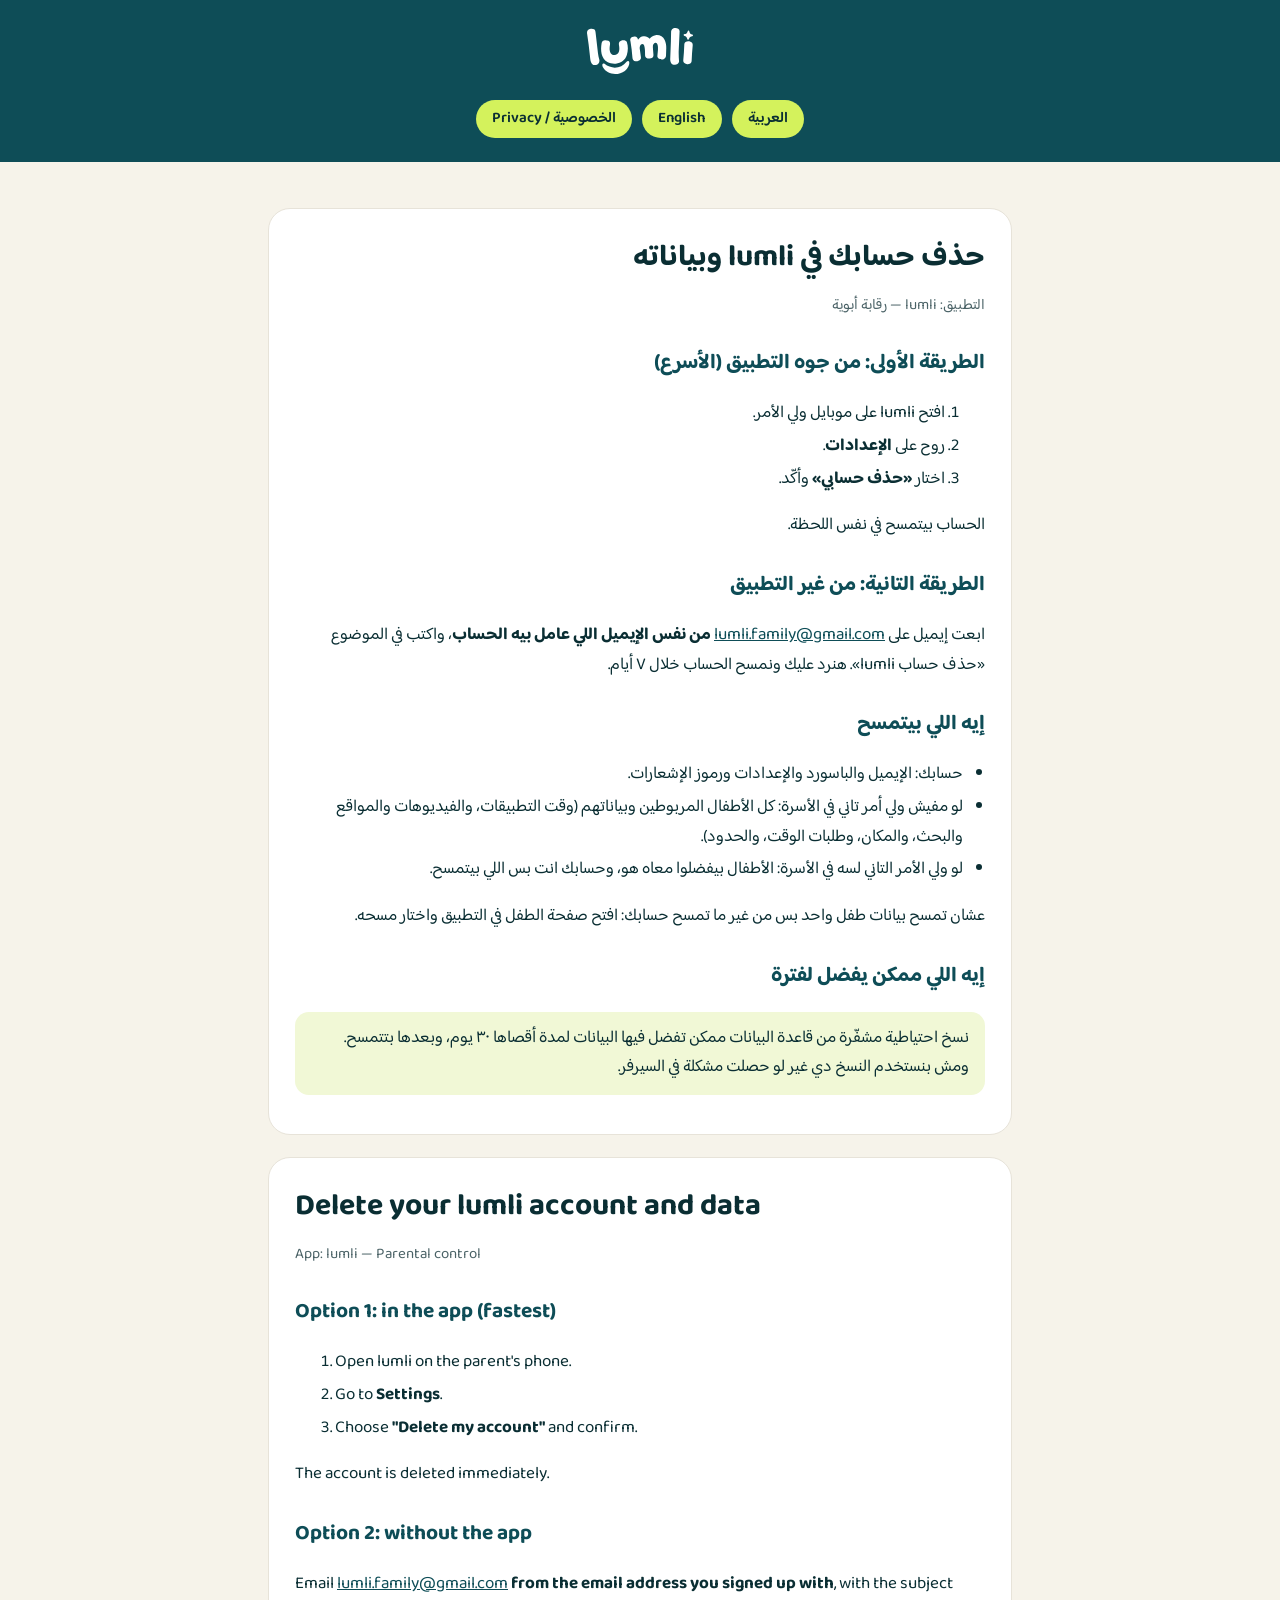
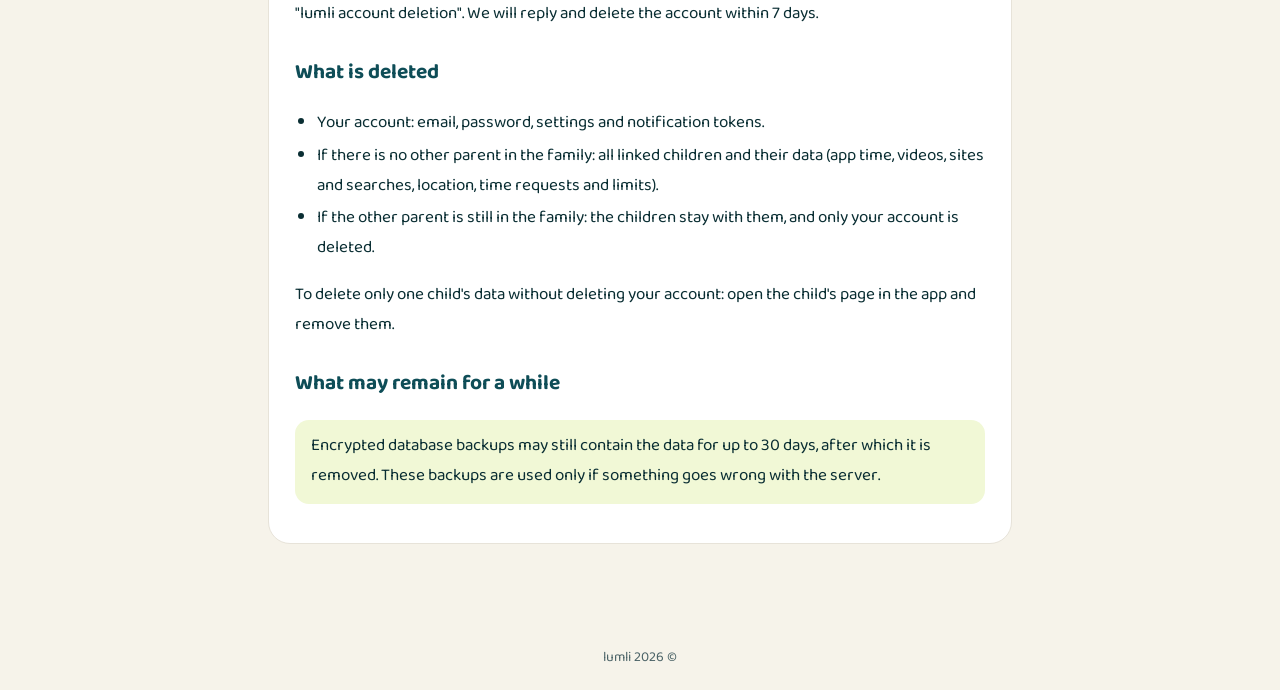
==== delete.html @ cd4ab032 "Add files via upload" ====
<!DOCTYPE html>
<html lang="ar" dir="rtl">
<head>
<meta charset="utf-8">
<meta name="viewport" content="width=device-width,initial-scale=1">
<title>lumli — حذف الحساب / Delete your account</title>
<link rel="preconnect" href="https://fonts.googleapis.com">
<link rel="stylesheet" href="https://fonts.googleapis.com/css2?family=Baloo+Bhaijaan+2:wght@400;600;700&display=swap">
<link rel="stylesheet" href="style.css">
</head>
<body>
<header>
  <img src="logo.svg" alt="lumli">
  <nav><a href="#ar">العربية</a><a href="#en">English</a><a href="privacy.html">الخصوصية / Privacy</a></nav>
</header>
<main>

<section class="lang" id="ar" dir="rtl" lang="ar">
<h1>حذف حسابك في lumli وبياناته</h1>
<p class="muted">التطبيق: lumli — رقابة أبوية</p>

<h2>الطريقة الأولى: من جوه التطبيق (الأسرع)</h2>
<ol>
<li>افتح lumli على موبايل ولي الأمر.</li>
<li>روح على <strong>الإعدادات</strong>.</li>
<li>اختار <strong>«حذف حسابي»</strong> وأكّد.</li>
</ol>
<p>الحساب بيتمسح في نفس اللحظة.</p>

<h2>الطريقة التانية: من غير التطبيق</h2>
<p>ابعت إيميل على <a href="mailto:lumli.family@gmail.com?subject=lumli%20account%20deletion">lumli.family@gmail.com</a> <strong>من نفس الإيميل اللي عامل بيه الحساب</strong>، واكتب في الموضوع «حذف حساب lumli». هنرد عليك ونمسح الحساب خلال ٧ أيام.</p>

<h2>إيه اللي بيتمسح</h2>
<ul>
<li>حسابك: الإيميل والباسورد والإعدادات ورموز الإشعارات.</li>
<li>لو مفيش ولي أمر تاني في الأسرة: كل الأطفال المربوطين وبياناتهم (وقت التطبيقات، والفيديوهات والمواقع والبحث، والمكان، وطلبات الوقت، والحدود).</li>
<li>لو ولي الأمر التاني لسه في الأسرة: الأطفال بيفضلوا معاه هو، وحسابك انت بس اللي بيتمسح.</li>
</ul>
<p>عشان تمسح بيانات طفل واحد بس من غير ما تمسح حسابك: افتح صفحة الطفل في التطبيق واختار مسحه.</p>

<h2>إيه اللي ممكن يفضل لفترة</h2>
<p class="note">نسخ احتياطية مشفّرة من قاعدة البيانات ممكن تفضل فيها البيانات لمدة أقصاها ٣٠ يوم، وبعدها بتتمسح. ومش بنستخدم النسخ دي غير لو حصلت مشكلة في السيرفر.</p>
</section>

<section class="lang" id="en" dir="ltr" lang="en">
<h1>Delete your lumli account and data</h1>
<p class="muted">App: lumli — Parental control</p>

<h2>Option 1: in the app (fastest)</h2>
<ol>
<li>Open lumli on the parent's phone.</li>
<li>Go to <strong>Settings</strong>.</li>
<li>Choose <strong>"Delete my account"</strong> and confirm.</li>
</ol>
<p>The account is deleted immediately.</p>

<h2>Option 2: without the app</h2>
<p>Email <a href="mailto:lumli.family@gmail.com?subject=lumli%20account%20deletion">lumli.family@gmail.com</a> <strong>from the email address you signed up with</strong>, with the subject "lumli account deletion". We will reply and delete the account within 7 days.</p>

<h2>What is deleted</h2>
<ul>
<li>Your account: email, password, settings and notification tokens.</li>
<li>If there is no other parent in the family: all linked children and their data (app time, videos, sites and searches, location, time requests and limits).</li>
<li>If the other parent is still in the family: the children stay with them, and only your account is deleted.</li>
</ul>
<p>To delete only one child's data without deleting your account: open the child's page in the app and remove them.</p>

<h2>What may remain for a while</h2>
<p class="note">Encrypted database backups may still contain the data for up to 30 days, after which it is removed. These backups are used only if something goes wrong with the server.</p>
</section>

</main>
<footer>© 2026 lumli</footer>
</body>
</html>
---- style.css ----
:root{--paper:#F6F3EA;--ink:#0A2E33;--teal:#0E4D57;--lime:#D4F25C;--line:#E7E3D9;--muted:#4A6266}
*{box-sizing:border-box}
html{scroll-behavior:smooth}
body{margin:0;background:var(--paper);color:var(--ink);font-family:"Baloo Bhaijaan 2",system-ui,-apple-system,"Segoe UI",Tahoma,sans-serif;font-size:17px;line-height:1.75}
header{background:var(--teal);color:#fff;padding:28px 20px 24px;text-align:center}
header img{height:46px;filter:brightness(0) invert(1)}
header nav{margin-top:14px;display:flex;gap:10px;justify-content:center;flex-wrap:wrap}
header nav a{color:var(--ink);background:var(--lime);text-decoration:none;padding:6px 16px;border-radius:999px;font-weight:600;font-size:15px}
main{max-width:780px;margin:0 auto;padding:24px 18px 60px}
section.lang{background:#fff;border:1px solid var(--line);border-radius:22px;padding:8px 26px 22px;margin:22px 0}
h1{font-size:30px;line-height:1.3;margin:22px 0 4px}
h2{font-size:21px;color:var(--teal);margin:26px 0 6px}
p,li{color:var(--ink)}
.muted{color:var(--muted);font-size:15px}
ul{padding-inline-start:22px}
li{margin:3px 0}
table{width:100%;border-collapse:collapse;margin:8px 0}
td,th{border-bottom:1px solid var(--line);padding:8px 6px;text-align:start;vertical-align:top}
th{color:var(--teal)}
.note{background:#F1F8D6;border-radius:14px;padding:12px 16px}
a{color:var(--teal)}
footer{text-align:center;color:var(--muted);font-size:14px;padding:20px}
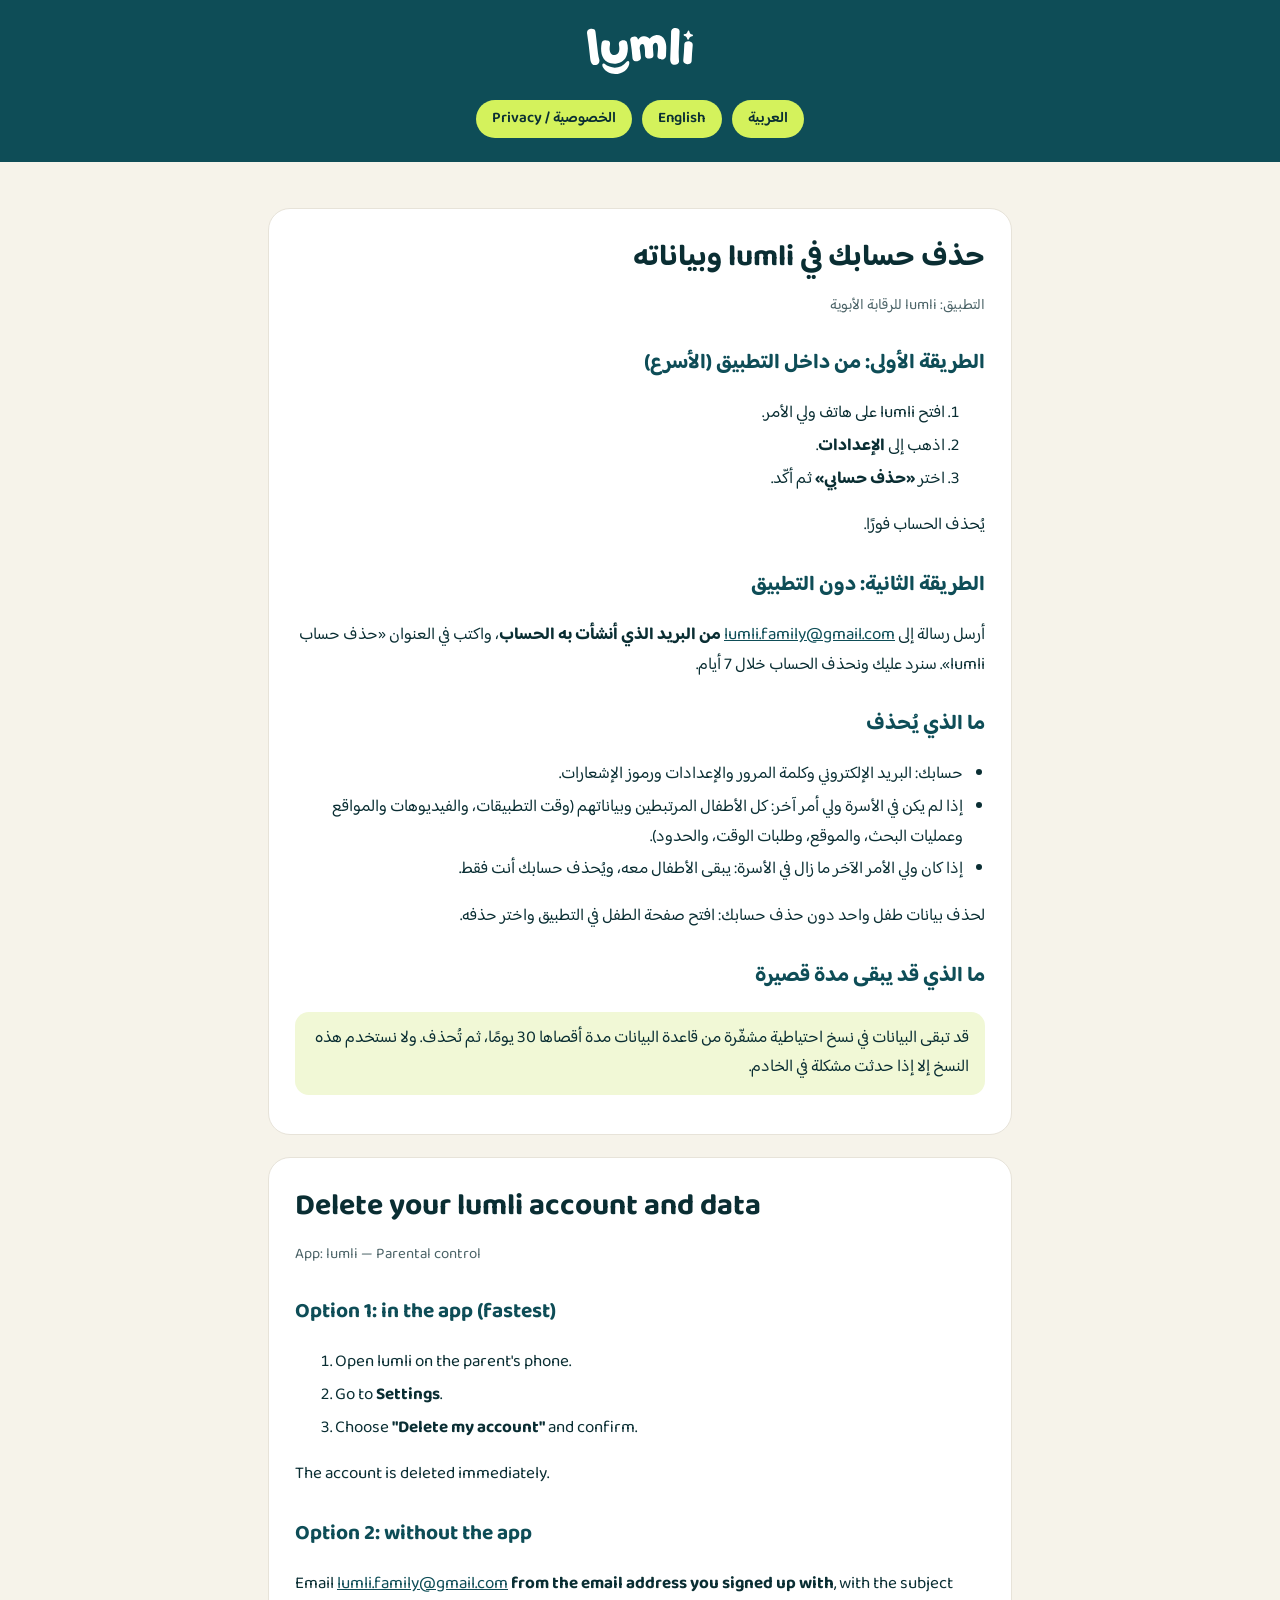
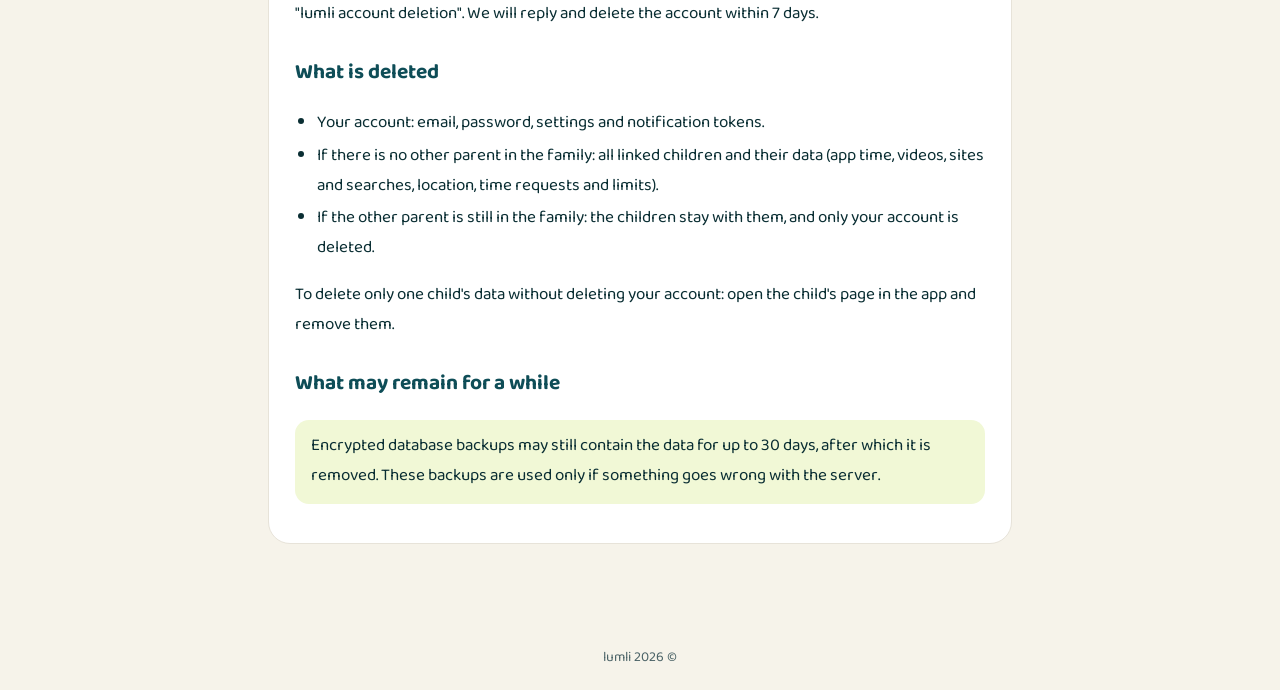
==== commit 40a1ed04: "Add files via upload" ====
--- a/delete.html
+++ b/delete.html
@@ -17,29 +17,29 @@
 
 <section class="lang" id="ar" dir="rtl" lang="ar">
 <h1>حذف حسابك في lumli وبياناته</h1>
-<p class="muted">التطبيق: lumli — رقابة أبوية</p>
+<p class="muted">التطبيق: lumli للرقابة الأبوية</p>
 
-<h2>الطريقة الأولى: من جوه التطبيق (الأسرع)</h2>
+<h2>الطريقة الأولى: من داخل التطبيق (الأسرع)</h2>
 <ol>
-<li>افتح lumli على موبايل ولي الأمر.</li>
-<li>روح على <strong>الإعدادات</strong>.</li>
-<li>اختار <strong>«حذف حسابي»</strong> وأكّد.</li>
+<li>افتح lumli على هاتف ولي الأمر.</li>
+<li>اذهب إلى <strong>الإعدادات</strong>.</li>
+<li>اختر <strong>«حذف حسابي»</strong> ثم أكّد.</li>
 </ol>
-<p>الحساب بيتمسح في نفس اللحظة.</p>
+<p>يُحذف الحساب فورًا.</p>
 
-<h2>الطريقة التانية: من غير التطبيق</h2>
-<p>ابعت إيميل على <a href="mailto:lumli.family@gmail.com?subject=lumli%20account%20deletion">lumli.family@gmail.com</a> <strong>من نفس الإيميل اللي عامل بيه الحساب</strong>، واكتب في الموضوع «حذف حساب lumli». هنرد عليك ونمسح الحساب خلال ٧ أيام.</p>
+<h2>الطريقة الثانية: دون التطبيق</h2>
+<p>أرسل رسالة إلى <a href="mailto:lumli.family@gmail.com?subject=lumli%20account%20deletion">lumli.family@gmail.com</a> <strong>من البريد الذي أنشأت به الحساب</strong>، واكتب في العنوان «حذف حساب lumli». سنرد عليك ونحذف الحساب خلال 7 أيام.</p>
 
-<h2>إيه اللي بيتمسح</h2>
+<h2>ما الذي يُحذف</h2>
 <ul>
-<li>حسابك: الإيميل والباسورد والإعدادات ورموز الإشعارات.</li>
-<li>لو مفيش ولي أمر تاني في الأسرة: كل الأطفال المربوطين وبياناتهم (وقت التطبيقات، والفيديوهات والمواقع والبحث، والمكان، وطلبات الوقت، والحدود).</li>
-<li>لو ولي الأمر التاني لسه في الأسرة: الأطفال بيفضلوا معاه هو، وحسابك انت بس اللي بيتمسح.</li>
+<li>حسابك: البريد الإلكتروني وكلمة المرور والإعدادات ورموز الإشعارات.</li>
+<li>إذا لم يكن في الأسرة ولي أمر آخر: كل الأطفال المرتبطين وبياناتهم (وقت التطبيقات، والفيديوهات والمواقع وعمليات البحث، والموقع، وطلبات الوقت، والحدود).</li>
+<li>إذا كان ولي الأمر الآخر ما زال في الأسرة: يبقى الأطفال معه، ويُحذف حسابك أنت فقط.</li>
 </ul>
-<p>عشان تمسح بيانات طفل واحد بس من غير ما تمسح حسابك: افتح صفحة الطفل في التطبيق واختار مسحه.</p>
+<p>لحذف بيانات طفل واحد دون حذف حسابك: افتح صفحة الطفل في التطبيق واختر حذفه.</p>
 
-<h2>إيه اللي ممكن يفضل لفترة</h2>
-<p class="note">نسخ احتياطية مشفّرة من قاعدة البيانات ممكن تفضل فيها البيانات لمدة أقصاها ٣٠ يوم، وبعدها بتتمسح. ومش بنستخدم النسخ دي غير لو حصلت مشكلة في السيرفر.</p>
+<h2>ما الذي قد يبقى مدة قصيرة</h2>
+<p class="note">قد تبقى البيانات في نسخ احتياطية مشفّرة من قاعدة البيانات مدة أقصاها 30 يومًا، ثم تُحذف. ولا نستخدم هذه النسخ إلا إذا حدثت مشكلة في الخادم.</p>
 </section>
 
 <section class="lang" id="en" dir="ltr" lang="en">
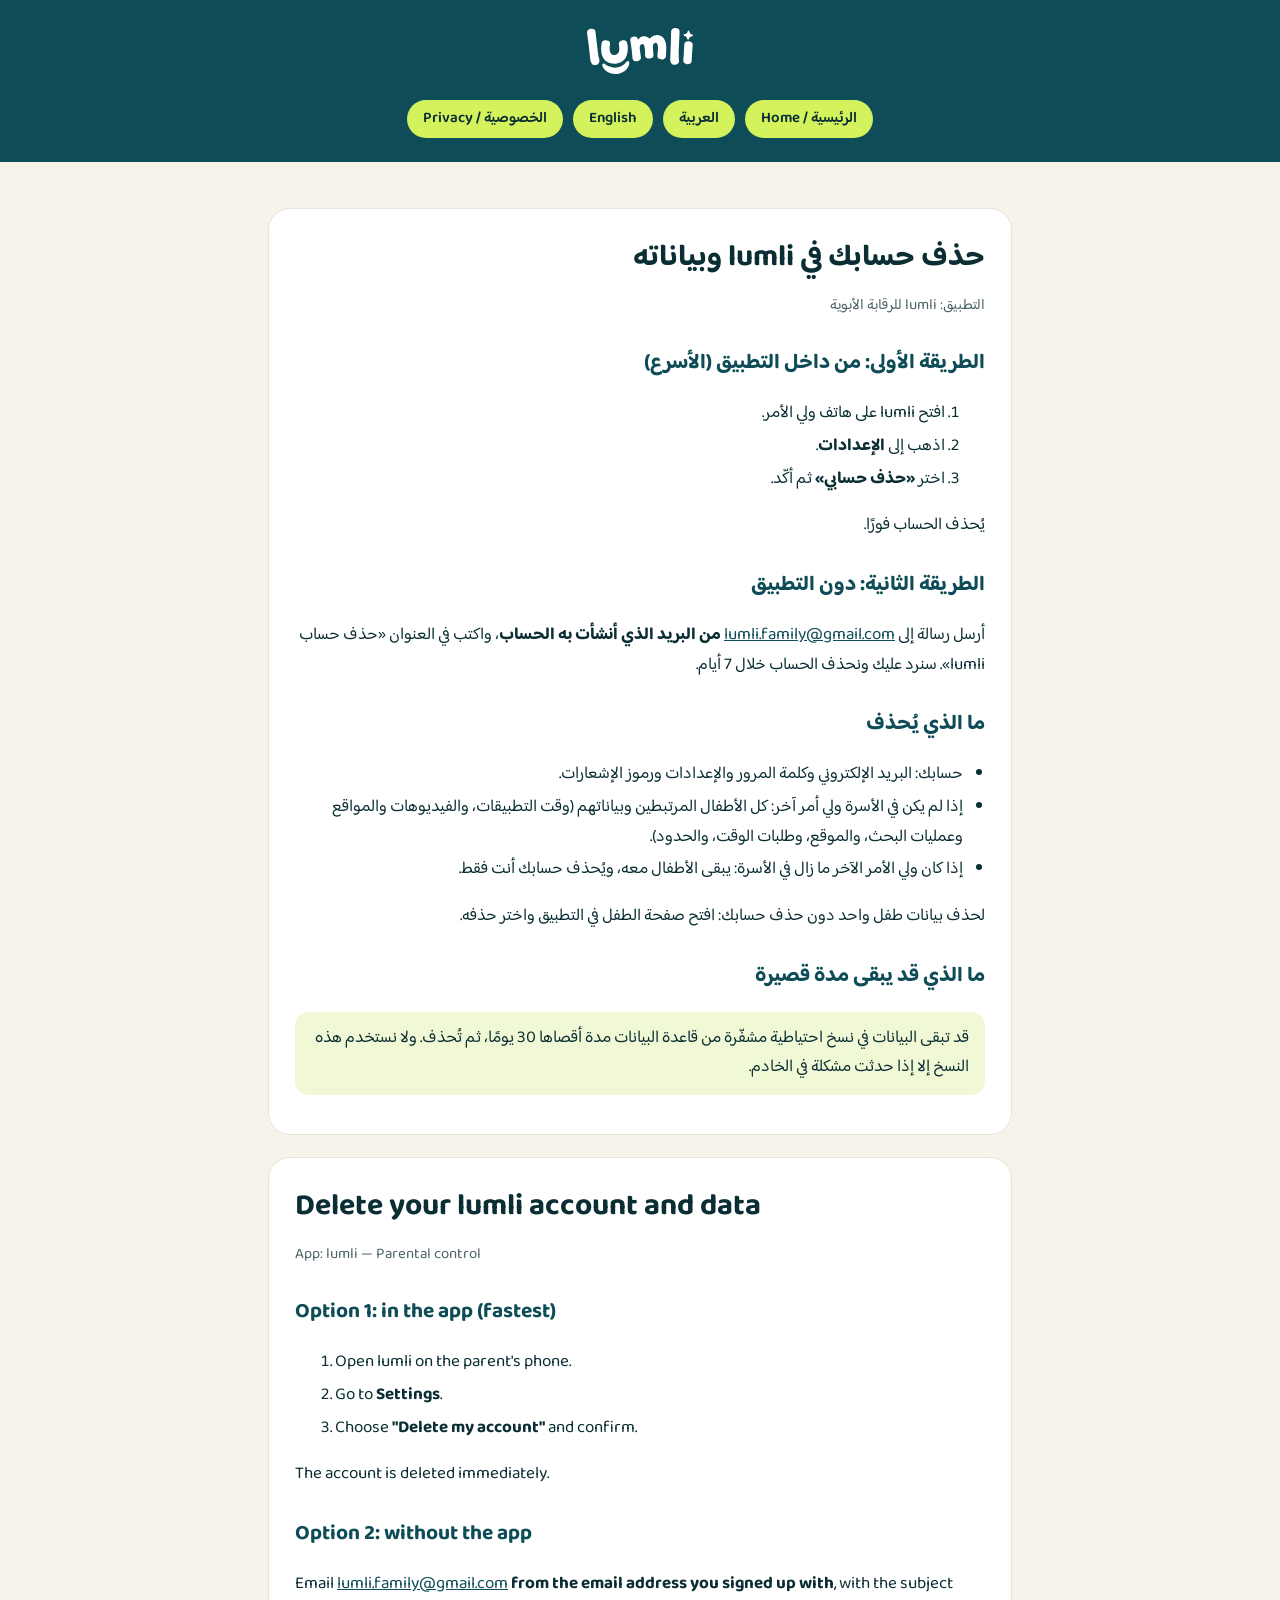
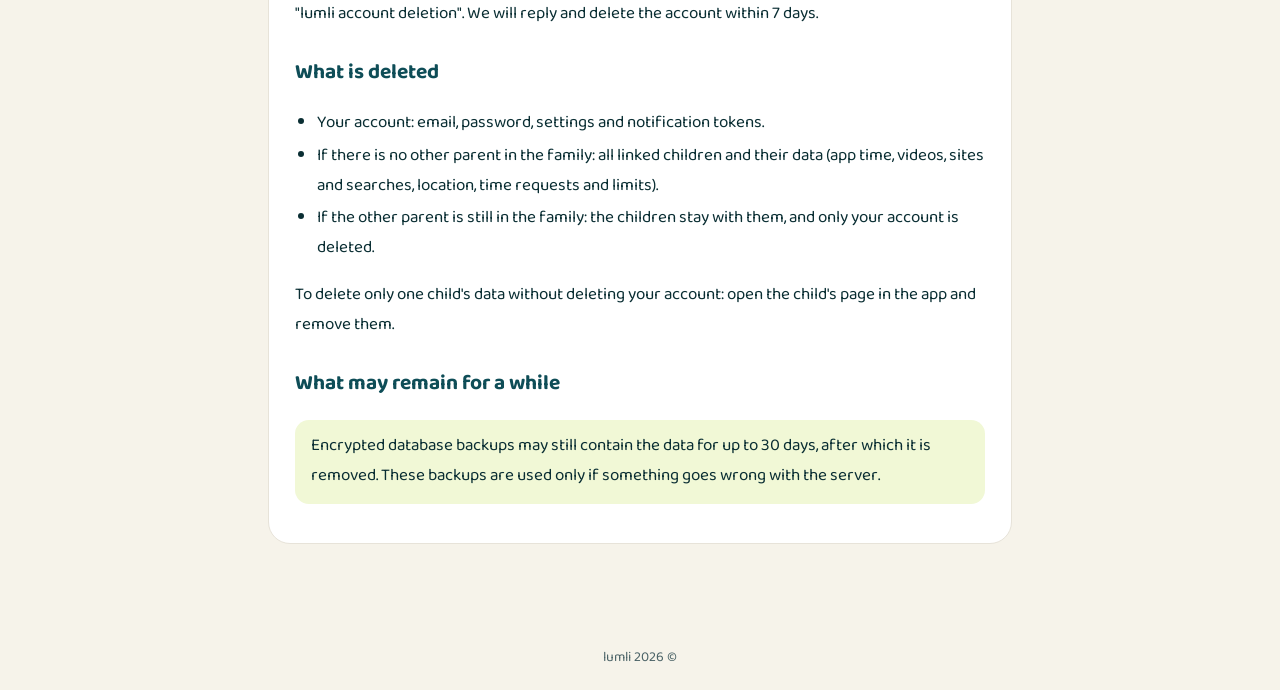
==== commit 1bc07bec: "Add landing page; link privacy and delete pages to home" ====
--- a/delete.html
+++ b/delete.html
@@ -10,8 +10,8 @@
 </head>
 <body>
 <header>
-  <img src="logo.svg" alt="lumli">
-  <nav><a href="#ar">العربية</a><a href="#en">English</a><a href="privacy.html">الخصوصية / Privacy</a></nav>
+  <a href="index.html"><img src="logo.svg" alt="lumli"></a>
+  <nav><a href="index.html">الرئيسية / Home</a><a href="#ar">العربية</a><a href="#en">English</a><a href="privacy.html">الخصوصية / Privacy</a></nav>
 </header>
 <main>
 
